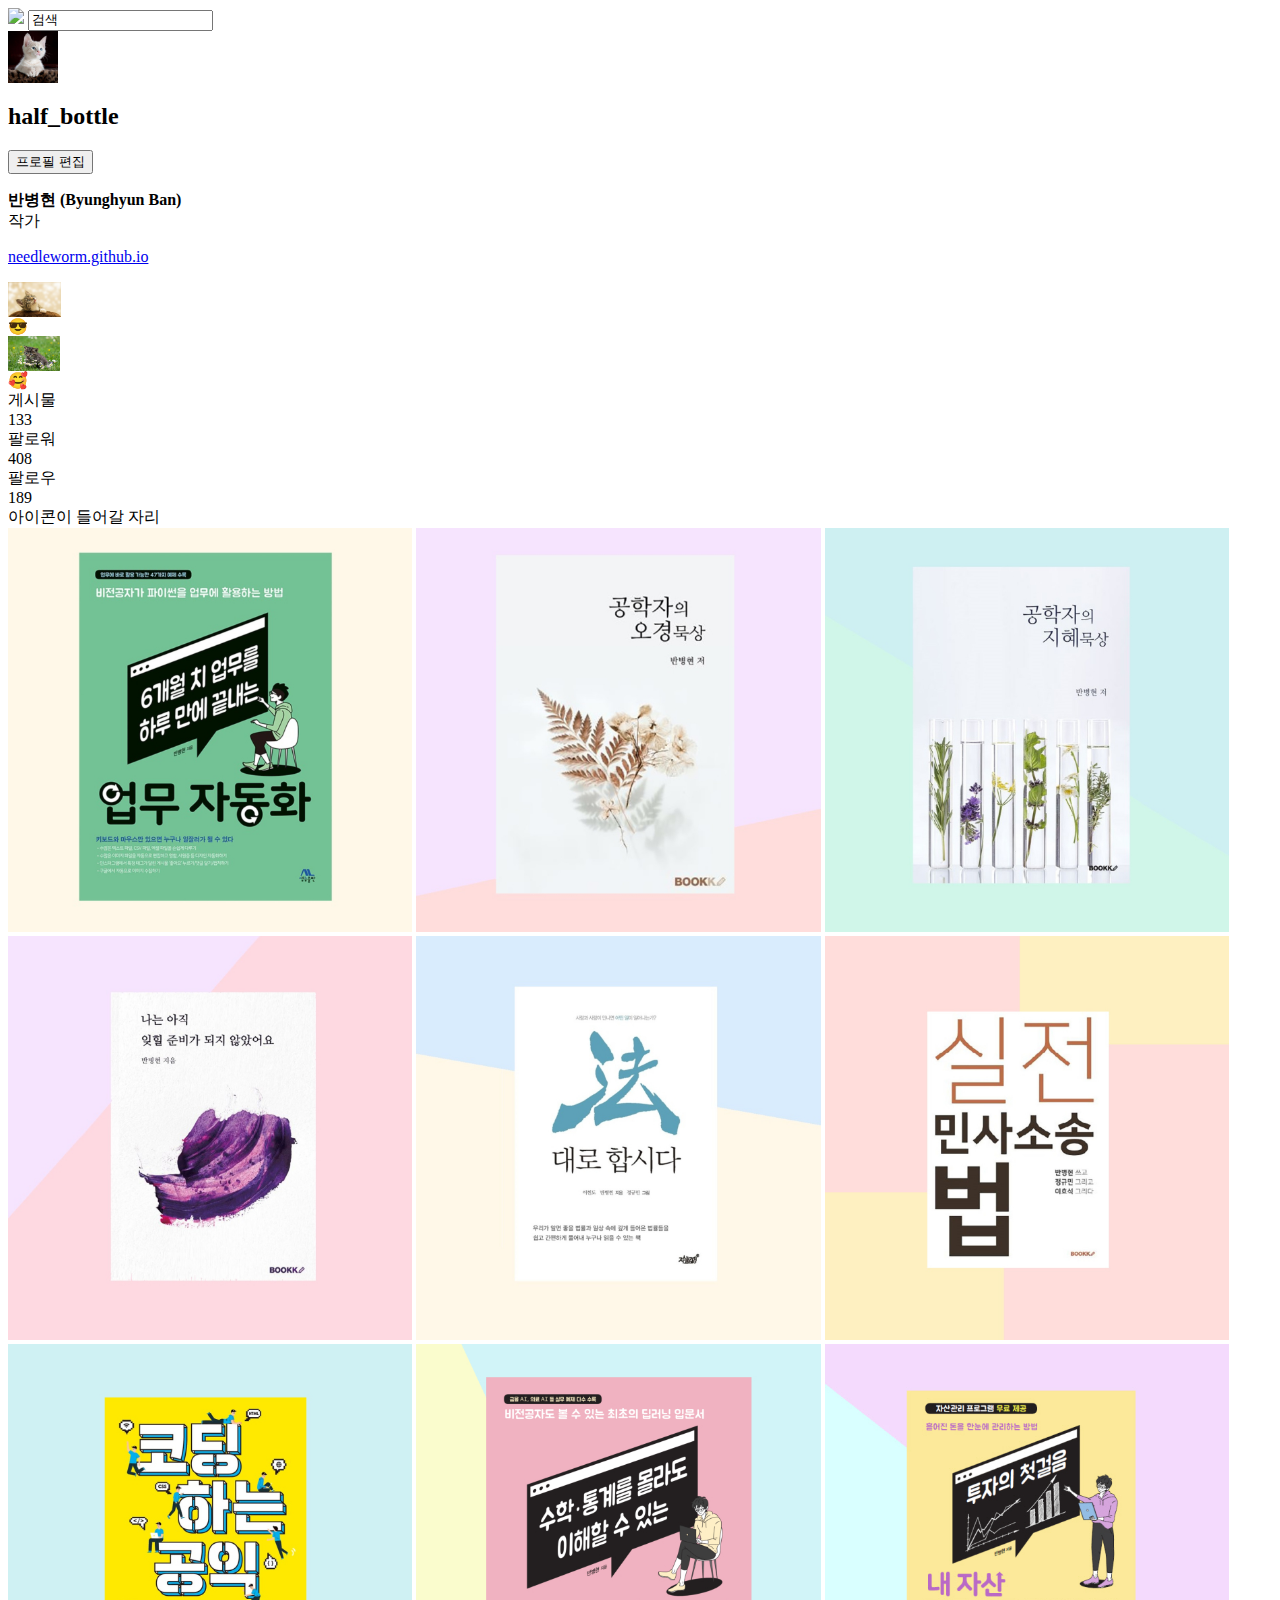
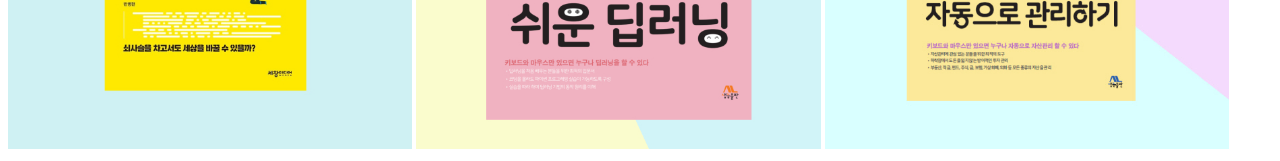
==== practice.html @ 5b6412ef "HTTP만 사용" ====
<html>
    <head></head>
	<body>
        <div>
            <img src="https://www.instagram.com/static/images/web/mobile_nav_type_logo.png/735145cfe0a4.png"/>
            <input type="search" value="검색"/>
        </div>
        <div>
            <img src="image/profile.jpg" width="50px" />
            <div>
                <h2>half_bottle</h2>
                <button>프로필 편집</button>
            </div>
        </div>
        <div>
            <p>
                <strong>반병현 (Byunghyun Ban)</strong>
                <br/>작가
            </p>
            <p>
                <a href="https://needleworm.github.io">
                    needleworm.github.io
                </a>
            </p>
        </div>
        <div>
            <div>
                <div>
                    <img src="image/hl 1.jpg" height="35px"/>
                </div>
                <div>
                    😎
                </div>
            </div>
            <div>
                <div>
                    <img src="image/hl 2.jpg" height="35px"/>
                </div>
                <div>
                    🥰
                </div>
            </div>
        </div>
        <div>
            <div>
                게시물<br/>
                133
            </div>
            <div>
                팔로워<br/>
                408
            </div>
            <div>
                팔로우<br/>
                189
            </div>
        </div>
        <div>아이콘이 들어갈 자리</div>
        <div>
            <img src="image/thumbnails/1.jpg" width="32%"/>
            <img src="image/thumbnails/2.jpg" width="32%"/>
            <img src="image/thumbnails/3.jpg" width="32%"/>
            <img src="image/thumbnails/4.jpg" width="32%"/>
            <img src="image/thumbnails/5.jpg" width="32%"/>
            <img src="image/thumbnails/6.jpg" width="32%"/>
            <img src="image/thumbnails/7.jpg" width="32%"/>
            <img src="image/thumbnails/8.jpg" width="32%"/>
            <img src="image/thumbnails/9.jpg" width="32%"/>
        </div>
    </body>
</html>
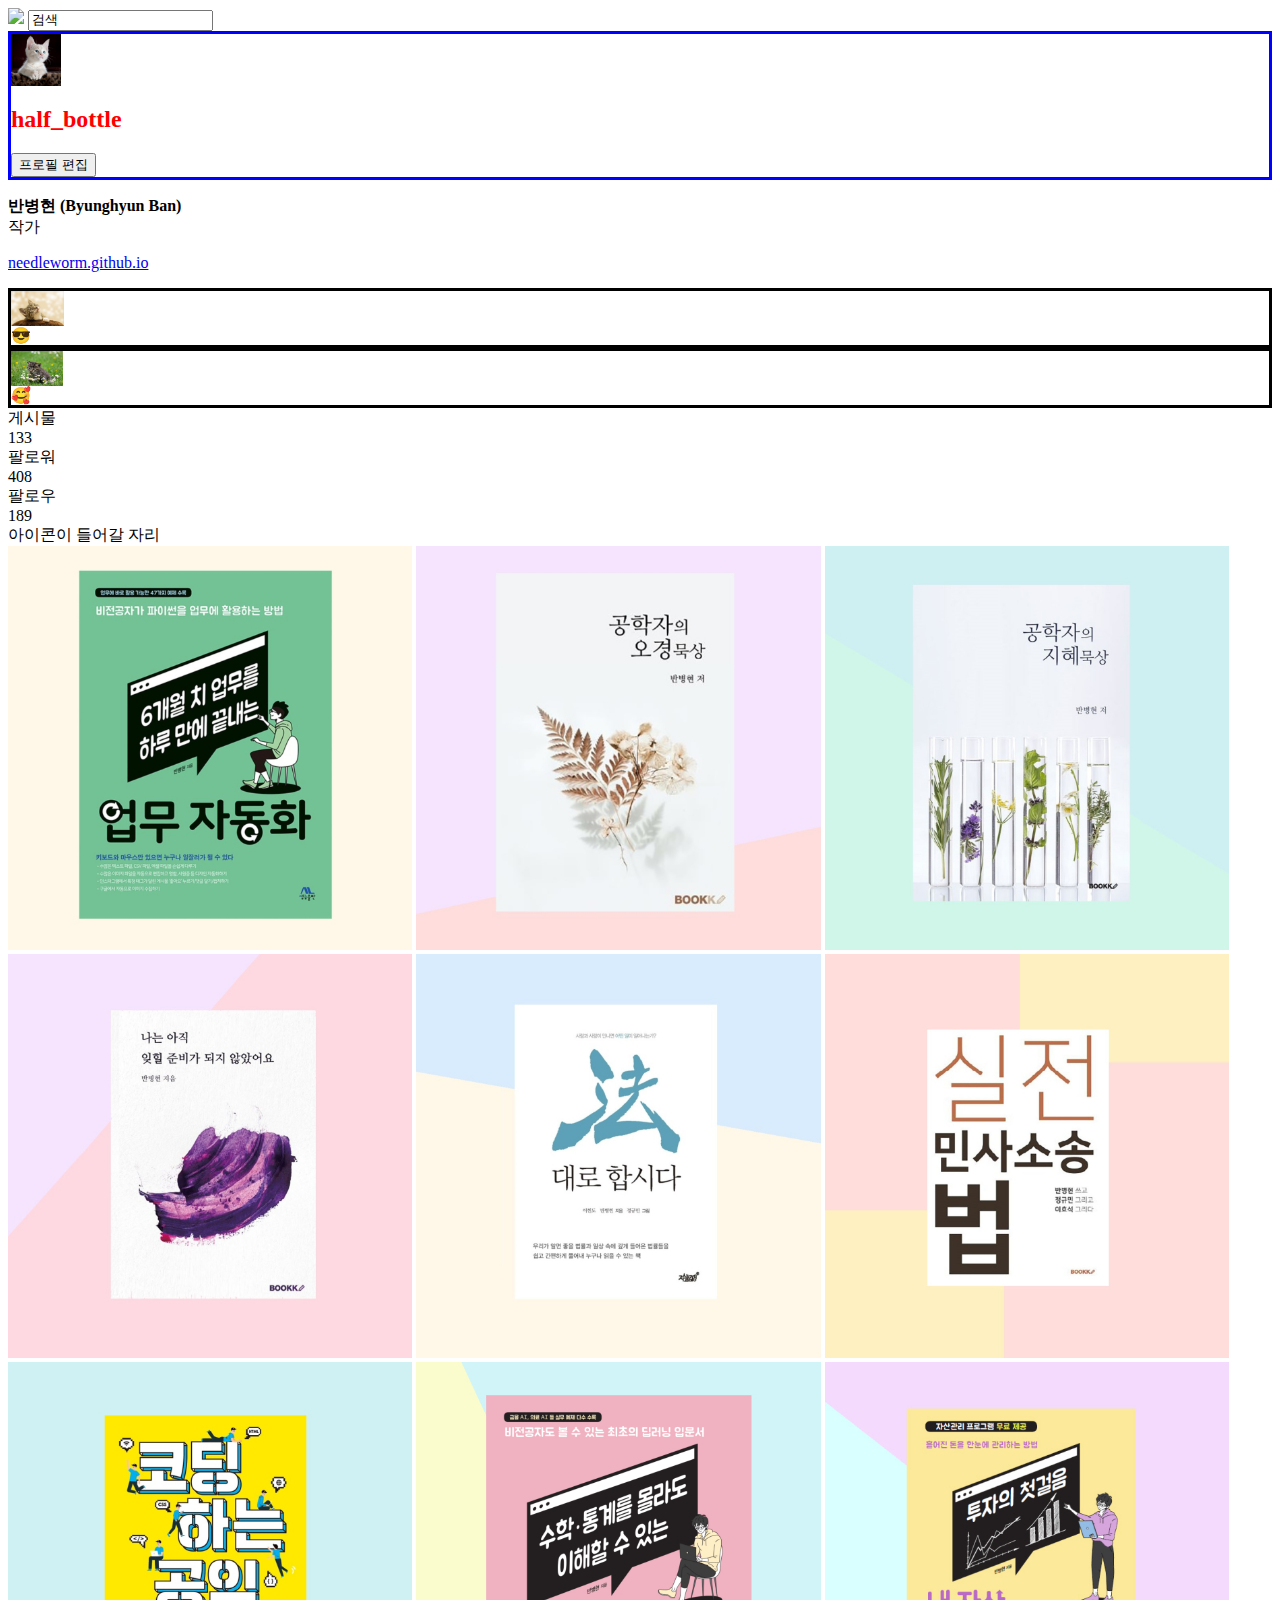
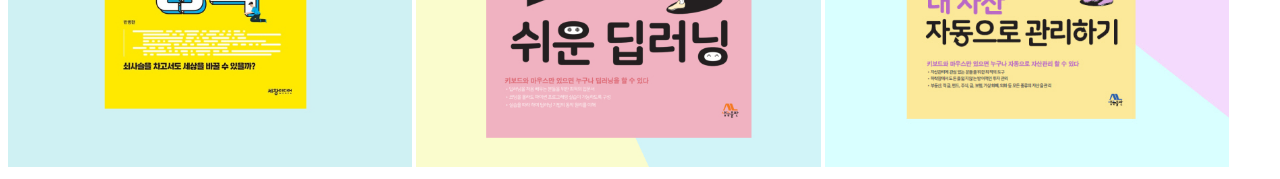
==== commit b6198240: "style.css 추가" ====
--- a/practice.html
+++ b/practice.html
@@ -1,11 +1,13 @@
 <html>
-    <head></head>
+    <head>
+        <link href="style.css" rel="stylesheet">
+    </head>
 	<body>
         <div>
             <img src="https://www.instagram.com/static/images/web/mobile_nav_type_logo.png/735145cfe0a4.png"/>
             <input type="search" value="검색"/>
         </div>
-        <div>
+        <div id="profile">
             <img src="image/profile.jpg" width="50px" />
             <div>
                 <h2>half_bottle</h2>
@@ -24,7 +26,7 @@
             </p>
         </div>
         <div>
-            <div>
+            <div class="highlight">
                 <div>
                     <img src="image/hl 1.jpg" height="35px"/>
                 </div>
@@ -32,7 +34,7 @@
                     😎
                 </div>
             </div>
-            <div>
+            <div class="highlight">
                 <div>
                     <img src="image/hl 2.jpg" height="35px"/>
                 </div>
--- a/style.css
+++ b/style.css
@@ -0,0 +1,10 @@
+h2 {
+    color:red;
+}
+.highlight {
+    border:solid;
+}
+#profile {
+    border:solid;
+    border-color:blue;
+}
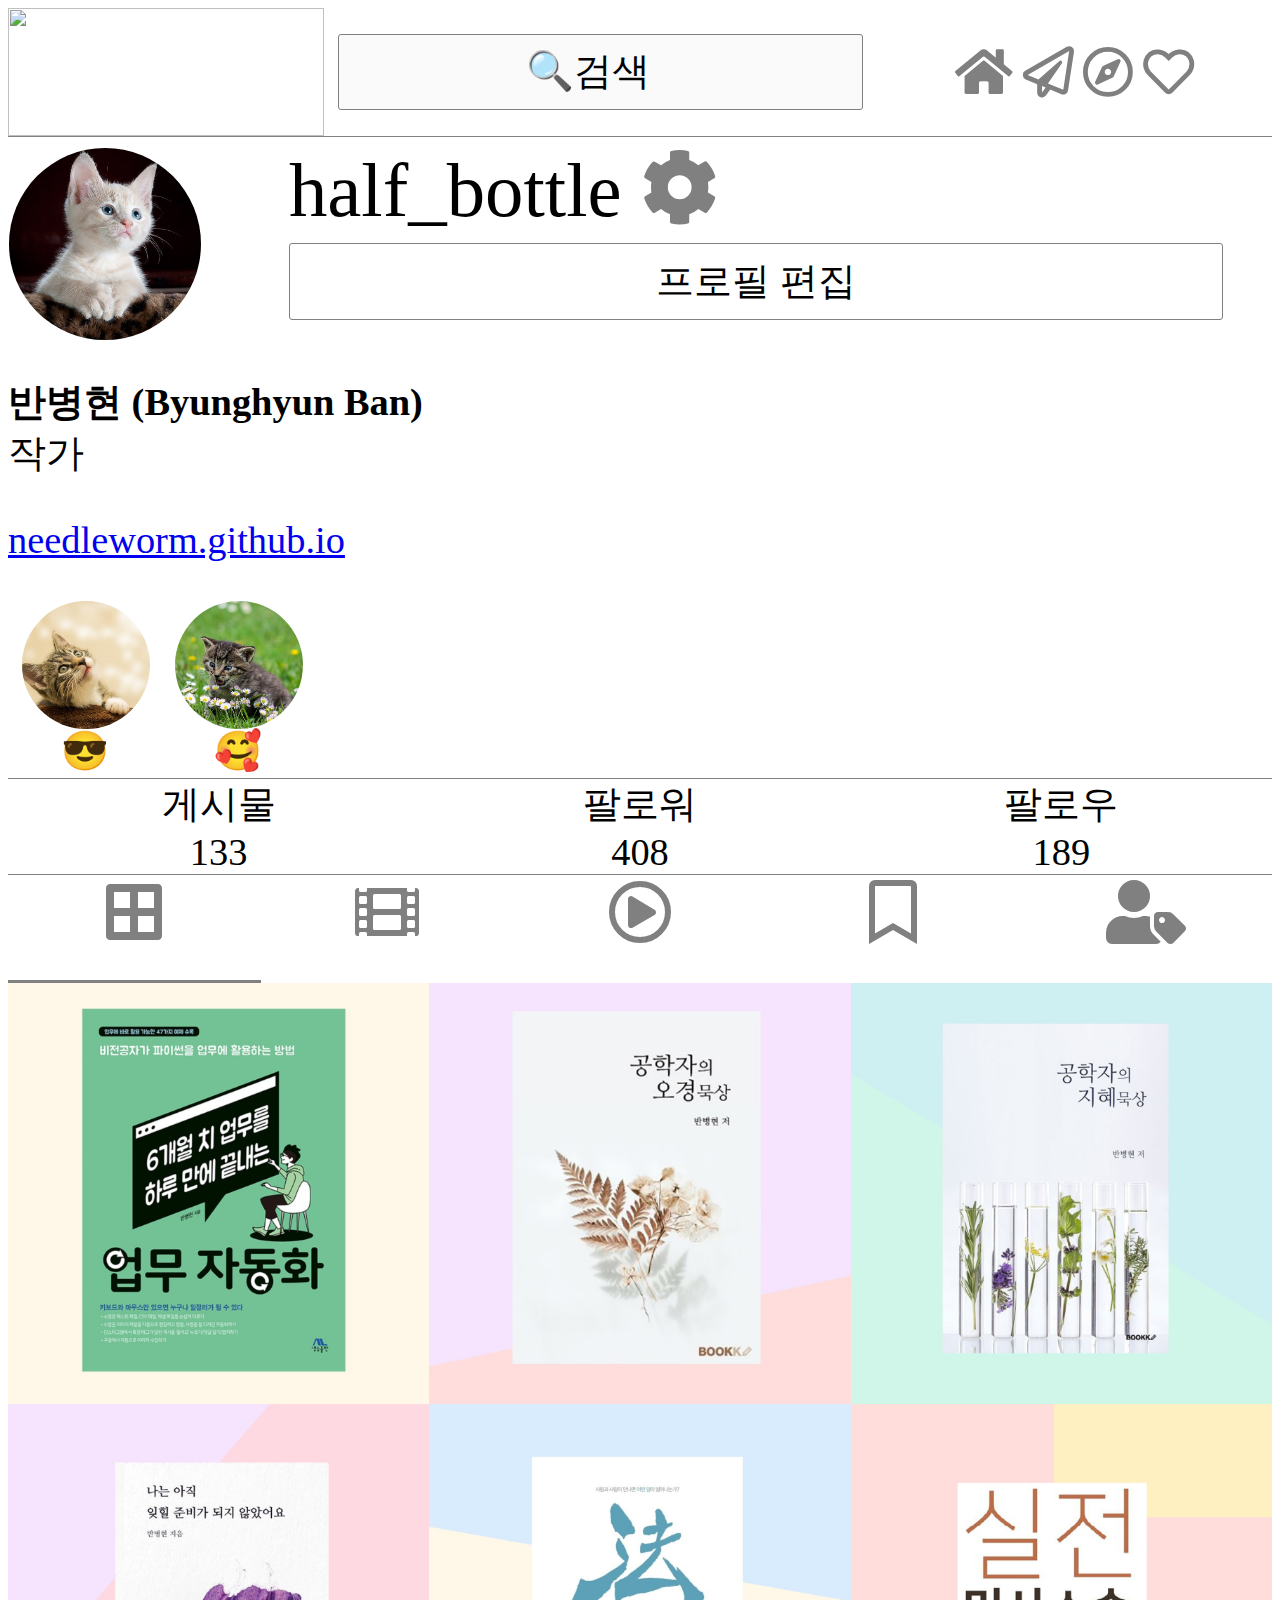
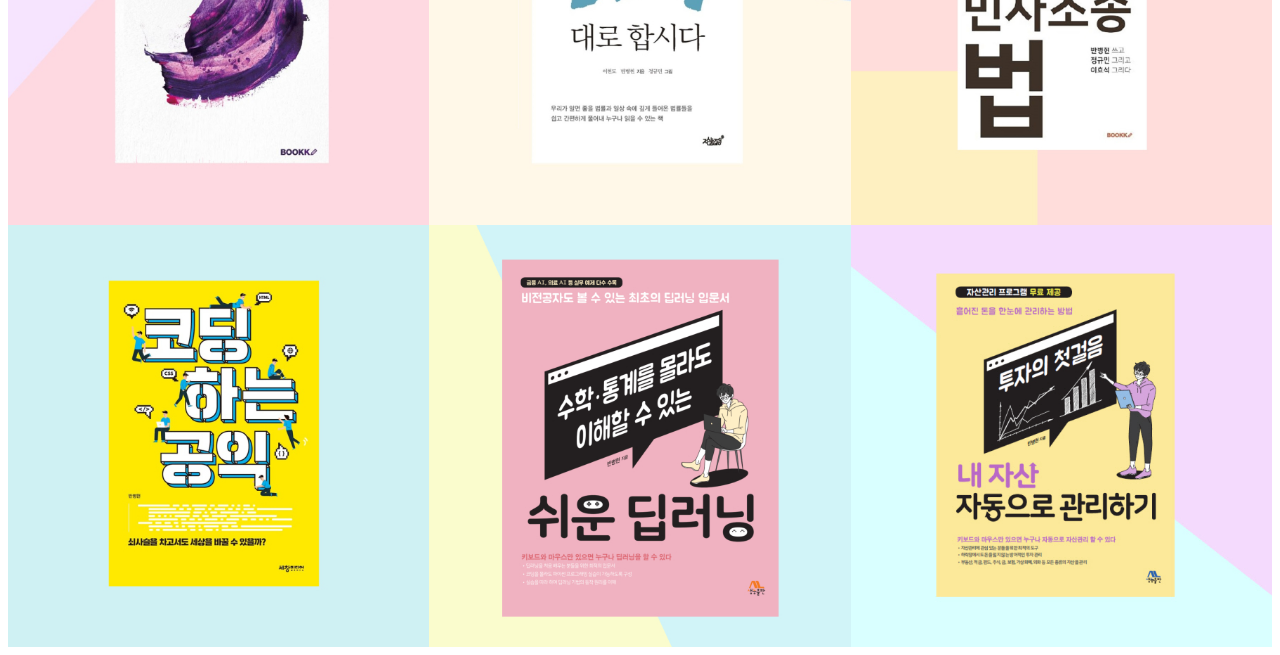
==== commit b54014a6: "동적사이즈 지정 반응형 css" ====
--- a/practice.html
+++ b/practice.html
@@ -1,16 +1,27 @@
 <html>
     <head>
-        <link href="style.css" rel="stylesheet">
+        <link href="style.css" rel="stylesheet"/>
+        <link href="https://pro.fontawesome.com/releases/v5.10.0/css/all.css" rel="stylesheet"/>
     </head>
-	<body>
-        <div>
+    <body>
+        <div id="top">
             <img src="https://www.instagram.com/static/images/web/mobile_nav_type_logo.png/735145cfe0a4.png"/>
-            <input type="search" value="검색"/>
+            <input type="search" value="🔍검색"/>
+            <div>
+                <i class="fas fa-home"></i>
+                <i class="far fa-paper-plane"></i>
+                <i class="far fa-compass"></i>
+                <i class="far fa-heart"></i>
+            </div>
         </div>
         <div id="profile">
-            <img src="image/profile.jpg" width="50px" />
-            <div>
-                <h2>half_bottle</h2>
+            <div id="profile_pic">
+                <img class="circle_pic" src="image/profile.jpg"/>
+            </div>
+            <div id="profile_info">
+                <div id="id">
+                    half_bottle <i class="fas fa-cog"></i>
+                </div>
                 <button>프로필 편집</button>
             </div>
         </div>
@@ -25,49 +36,64 @@
                 </a>
             </p>
         </div>
-        <div>
+        <div id="highlight_area">
             <div class="highlight">
-                <div>
-                    <img src="image/hl 1.jpg" height="35px"/>
+                <div class="highlight_pic">
+                    <img class="circle_pic" src="image/hl 1.jpg"/>
                 </div>
                 <div>
                     😎
                 </div>
             </div>
             <div class="highlight">
-                <div>
-                    <img src="image/hl 2.jpg" height="35px"/>
+                <div class="highlight_pic">
+                    <img class="circle_pic" src="image/hl 2.jpg"/>
                 </div>
                 <div>
                     🥰
                 </div>
             </div>
+            <div></div>
         </div>
-        <div>
-            <div>
+        <div id="stat_bar">
+            <div class="stat">
                 게시물<br/>
                 133
             </div>
-            <div>
+            <div class="stat">
                 팔로워<br/>
                 408
             </div>
-            <div>
+            <div class="stat">
                 팔로우<br/>
                 189
             </div>
         </div>
-        <div>아이콘이 들어갈 자리</div>
+        <div id="sub_icons">
+            <div class="selected">
+                <i class="fas fa-border-all"></i>
+            </div>
+            <div><i class="fas fa-film"></i></div>
+            <div><i class="far fa-play-circle"></i></div>
+            <div><i class="far fa-bookmark"></i></div>
+            <div><i class="fas fa-user-tag"></i></div>
+        </div>
         <div>
-            <img src="image/thumbnails/1.jpg" width="32%"/>
-            <img src="image/thumbnails/2.jpg" width="32%"/>
-            <img src="image/thumbnails/3.jpg" width="32%"/>
-            <img src="image/thumbnails/4.jpg" width="32%"/>
-            <img src="image/thumbnails/5.jpg" width="32%"/>
-            <img src="image/thumbnails/6.jpg" width="32%"/>
-            <img src="image/thumbnails/7.jpg" width="32%"/>
-            <img src="image/thumbnails/8.jpg" width="32%"/>
-            <img src="image/thumbnails/9.jpg" width="32%"/>
+            <div class="thumbnail_grid">
+                <img src="image/thumbnails/1.jpg" class="thumbnail"/>
+                <img src="image/thumbnails/2.jpg" class="thumbnail"/>
+                <img src="image/thumbnails/3.jpg" class="thumbnail"/>                
+            </div>
+            <div class="thumbnail_grid">
+                <img src="image/thumbnails/4.jpg" class="thumbnail"/>
+                <img src="image/thumbnails/5.jpg" class="thumbnail"/>
+                <img src="image/thumbnails/6.jpg" class="thumbnail"/>
+            </div>
+            <div class="thumbnail_grid">
+                <img src="image/thumbnails/7.jpg" class="thumbnail"/>
+                <img src="image/thumbnails/8.jpg" class="thumbnail"/>
+                <img src="image/thumbnails/9.jpg" class="thumbnail"/>
+            </div>
         </div>
     </body>
 </html>
--- a/style.css
+++ b/style.css
@@ -1,10 +1,149 @@
-h2 {
-    color:red;
+body {
+    font-size: 3vw;
 }
+.thumbnail_grid {
+    display:grid;
+    grid-template-columns: 1fr 1fr 1fr;
+}
+
+.thumbnail {
+    width: 100%;
+} 
+
+#stat_bar {
+    display:grid;
+    grid-template-columns: 1fr 1fr 1fr;
+
+    border-top: 0.1px solid gray;
+    border-bottom: 0.1px solid gray;
+
+    margin-bottom:5px;
+    margin-top:5px;
+}
+
+.stat {
+    text-align:center;
+}
+
+.circle_pic {
+    border: solid white 1px;
+    border-radius: 50%;
+
+    width: 100%;
+    height: 100%;
+    object-fit: cover;
+}
+
+#profile_pic {
+    width: 15vw;
+    height: 15vw;
+}
+
+.highlight_pic {
+    width: 10vw;
+    height: 10vw;
+
+    margin-left: auto;
+    margin-right: auto;
+}
+
+#highlight_area {
+    display: grid;
+    grid-template-columns: 12vw 12vw 1fr;
+}
+
 .highlight {
-    border:solid;
+    text-align: center;
 }
+
 #profile {
-    border:solid;
-    border-color:blue;
+    display: grid;
+    grid-template-columns: 1fr 3.5fr;
 }
+
+#profile_info{
+    display:grid;
+    grid-template-rows: 1fr 1fr;
+
+    height: 15vw;
+}
+
+#id {
+    font-size: 6vw;
+    font-weight: 100;
+}
+
+button {
+    height: 80%;
+    width: 95%;
+
+    font-size: 3vw;
+    background-color: white;
+    border: solid gray 1px;
+    border-radius: 3px;
+}
+
+#top {
+    display:grid;
+    grid-template-columns: 4fr 7fr 5fr;
+    height: 10vw;
+    min-height: 10vw;
+
+    border-bottom: solid gray 0.1px;
+    margin-bottom: 10px;
+}
+
+#top img {
+    margin-left: auto;
+    margin-right: auto;
+
+    height: 100%;
+    object-fit: contain;
+
+}
+
+#top input {
+    height: 60%;
+    width: 95%;
+
+    margin-left: auto;
+    margin-right: auto;
+    margin-top: auto;
+    margin-bottom: auto;
+
+    text-align: center;
+    background-color: rgb(250, 250, 250);
+
+    border: solid gray 1px;
+    border-radius: 3px;
+
+    font-size: 3vw;
+    font-weight: 100;
+}
+
+i {
+    color:gray;
+}
+
+#top i {
+    font-size: 4vw;
+}
+
+#top div {
+    text-align:center;
+    padding-top: 3vw;
+}
+
+#sub_icons {
+    display: grid;
+    grid-template-columns: 1fr 1fr 1fr 1fr 1fr;
+
+    text-align: center;
+    font-size: 5vw;
+    
+    height: 8vw;
+}
+
+.selected{
+    border-bottom: solid gray 3px;
+}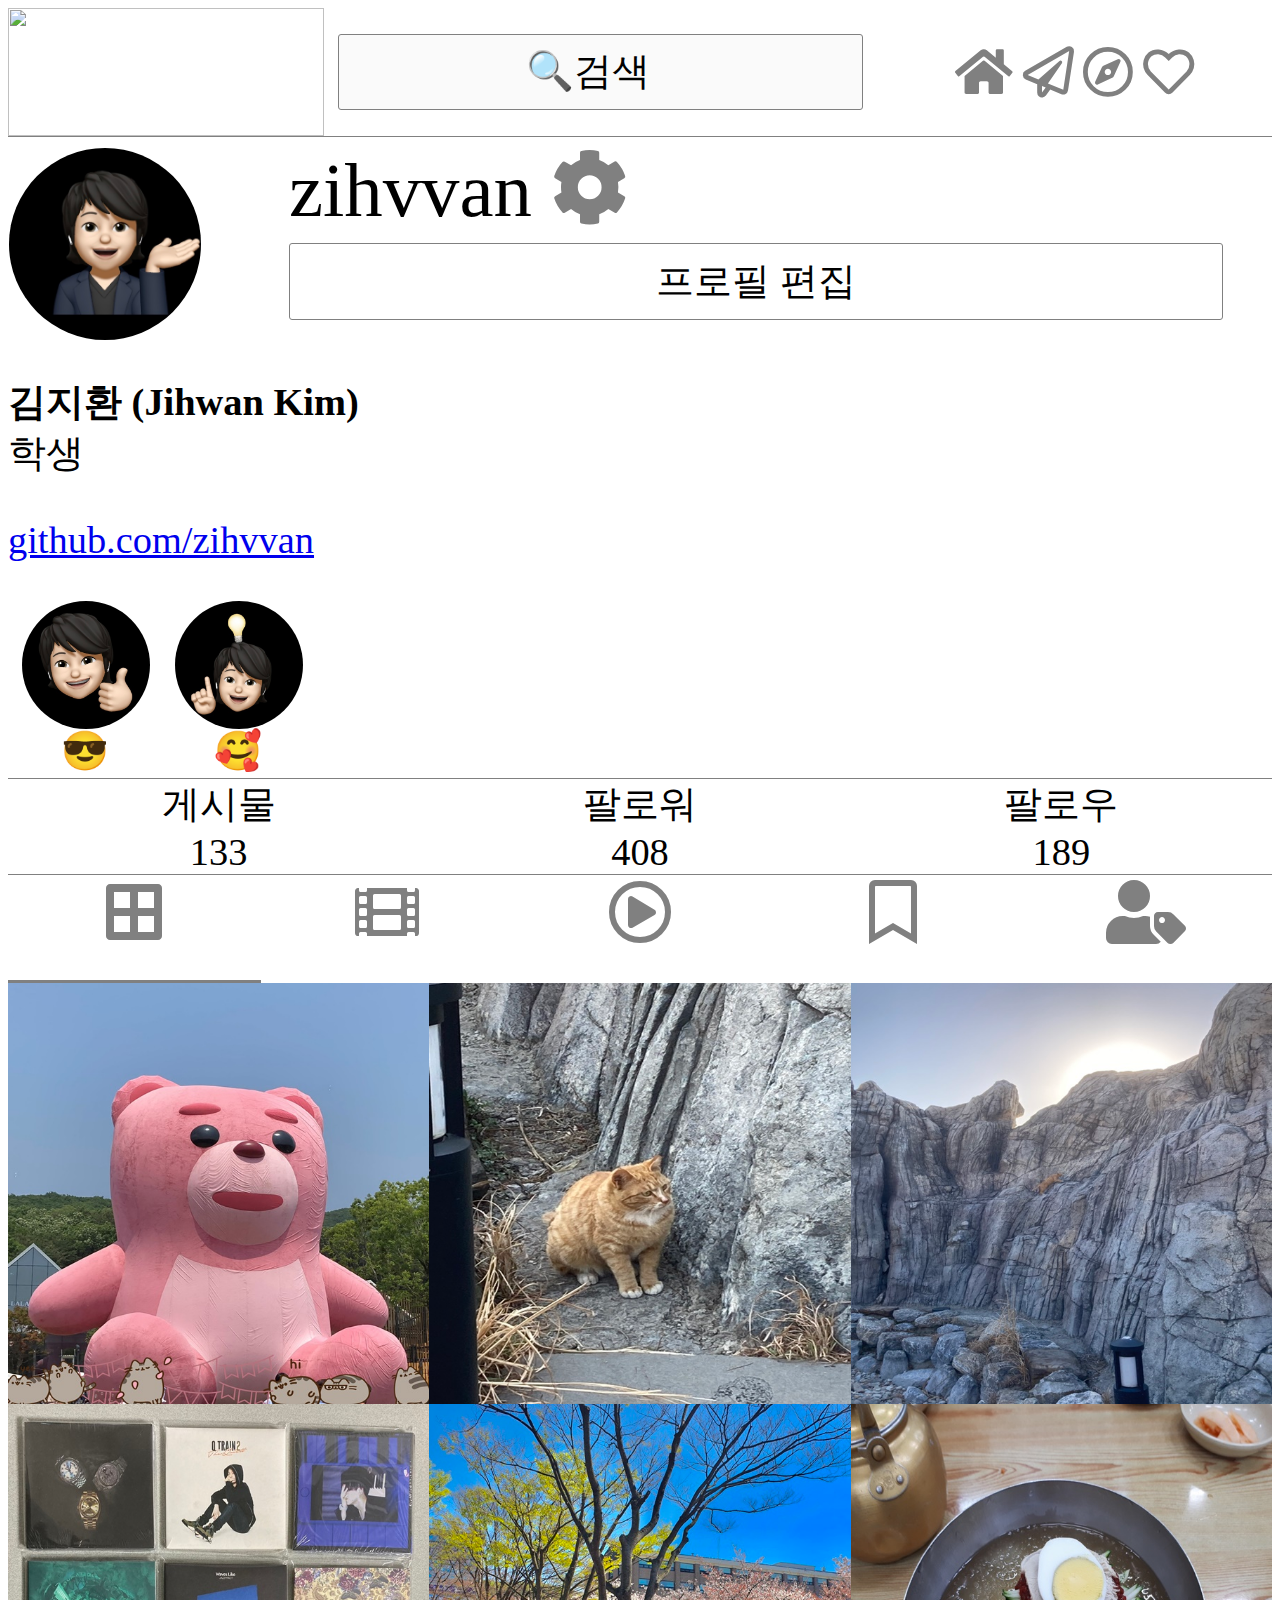
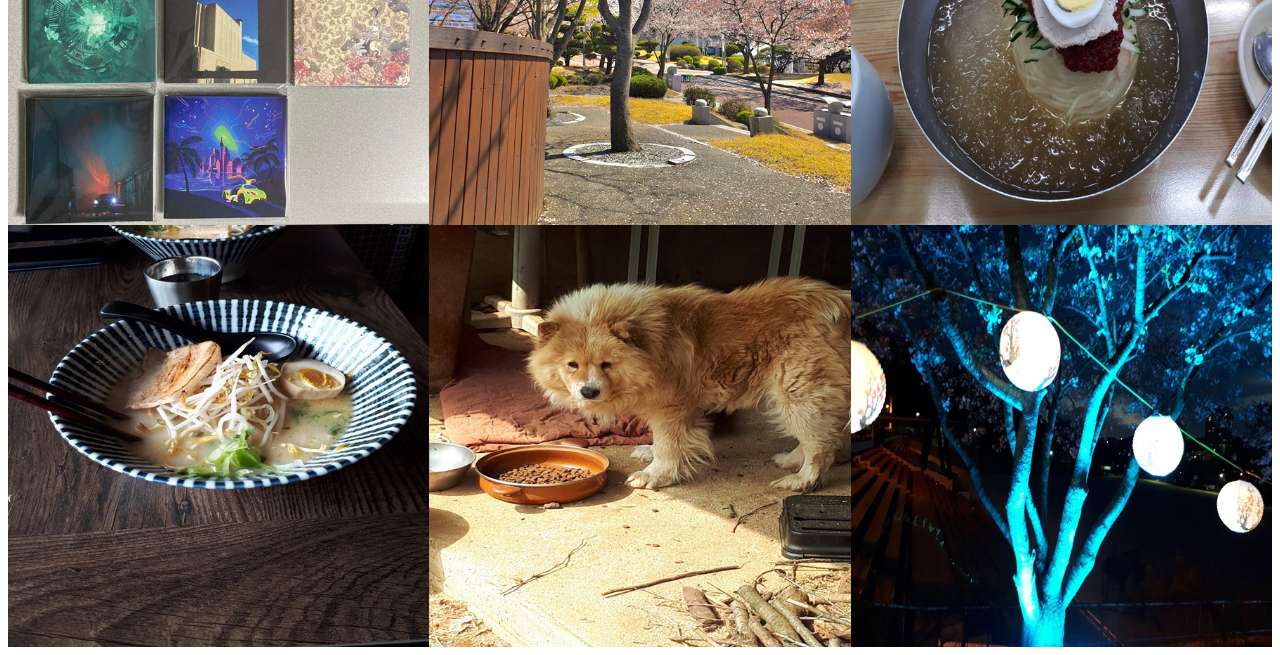
==== commit 44ae7dd4: "인스타 완성" ====
--- a/practice.html
+++ b/practice.html
@@ -2,6 +2,7 @@
     <head>
         <link href="style.css" rel="stylesheet"/>
         <link href="https://pro.fontawesome.com/releases/v5.10.0/css/all.css" rel="stylesheet"/>
+        <script src="script.js"></script>
     </head>
     <body>
         <div id="top">
@@ -20,19 +21,20 @@
             </div>
             <div id="profile_info">
                 <div id="id">
-                    half_bottle <i class="fas fa-cog"></i>
+                    <span>zihvvan</span>
+                    <i class="fas fa-cog"></i>
                 </div>
                 <button>프로필 편집</button>
             </div>
         </div>
         <div>
             <p>
-                <strong>반병현 (Byunghyun Ban)</strong>
-                <br/>작가
+                <strong id="userInfo">김지환 (Jihwan Kim)</strong><br/>
+                <span id="summary">학생</span>
             </p>
-            <p>
-                <a href="https://needleworm.github.io">
-                    needleworm.github.io
+            <p id="profileDetail">
+                <a href="https://github.com/zihvvan">
+                    github.com/zihvvan
                 </a>
             </p>
         </div>
